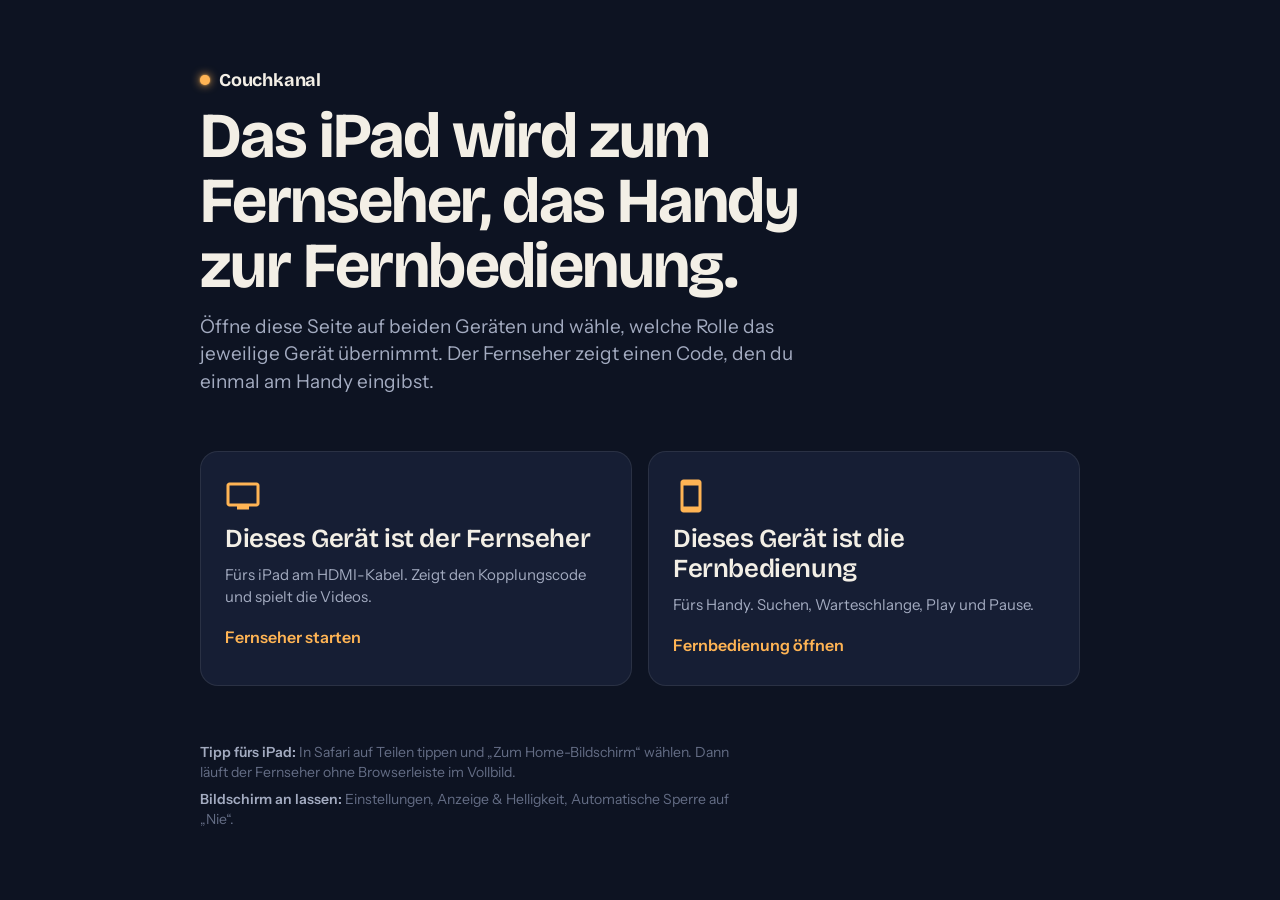
==== index.html @ 84eaaede "Couchkanal: iPad als Fernseher, Handy als Fernbedienung TV-Seite fürs iPad mit Kopplungscode und You" ====
<!doctype html>
<html lang="de">
<head>
<meta charset="utf-8">
<meta name="viewport" content="width=device-width, initial-scale=1, viewport-fit=cover">
<title>Couchkanal</title>
<meta name="apple-mobile-web-app-capable" content="yes">
<meta name="apple-mobile-web-app-status-bar-style" content="black-translucent">
<meta name="theme-color" content="#0d1322">
<link rel="preconnect" href="https://fonts.googleapis.com">
<link rel="preconnect" href="https://fonts.gstatic.com" crossorigin>
<link rel="stylesheet" href="https://fonts.googleapis.com/css2?family=Bricolage+Grotesque:opsz,wght@12..96,300..800&family=Instrument+Sans:wght@400;500;600;700&display=swap">
<link rel="stylesheet" href="common.css">
<style>
  /* Layout: a quiet landing with two large device tiles, left-aligned copy,
     the tiles fill the width and stack on a phone. */
  body { min-height: 100%; display: grid; place-items: center; padding: clamp(24px, 6vw, 64px) max(16px, env(safe-area-inset-left, 0px)) clamp(24px, 6vw, 64px) max(16px, env(safe-area-inset-right, 0px)); }
  main { width: min(100%, 880px); display: grid; gap: clamp(28px, 5vw, 56px); }
  header { display: grid; gap: 14px; }
  h1 { font: 700 clamp(34px, 6vw, 64px)/1.02 var(--font-display); letter-spacing: -0.025em; text-wrap: balance; max-width: 18ch; }
  header p { color: var(--paper-dim); font-size: clamp(16px, 2vw, 19px); max-width: 48ch; }
  .tiles { display: grid; grid-template-columns: repeat(auto-fit, minmax(260px, 1fr)); gap: 16px; }
  .tile {
    display: grid; gap: 10px; align-content: start;
    padding: 26px 24px 28px; border-radius: var(--radius);
    background: var(--night-2); color: inherit; text-decoration: none;
    border: 1px solid var(--line);
    transition: transform 0.35s var(--ease-spring), border-color 0.25s, background 0.25s;
  }
  .tile:hover, .tile:focus-visible { transform: translateY(-3px); border-color: rgba(255,180,84,.45); background: var(--night-3); }
  .tile:active { transform: scale(0.985); }
  .tile .icon { width: 36px; height: 36px; color: var(--glow); }
  .tile h2 { font: 600 clamp(20px, 2.6vw, 26px)/1.15 var(--font-display); letter-spacing: -0.015em; }
  .tile p { color: var(--paper-dim); font-size: 15px; }
  .tile .go { margin-top: 8px; color: var(--glow); font-weight: 600; }
  .how { color: var(--paper-faint); font-size: 14px; display: grid; gap: 6px; max-width: 60ch; }
  .how strong { color: var(--paper-dim); font-weight: 600; }
</style>
</head>
<body>
<svg width="0" height="0" style="position:absolute" aria-hidden="true">
  <symbol id="i-tv" viewBox="0 0 24 24"><path d="M21 3H3c-1.1 0-2 .9-2 2v12c0 1.1.9 2 2 2h5v2h8v-2h5c1.1 0 2-.9 2-2V5c0-1.1-.9-2-2-2zm0 14H3V5h18v12z"/></symbol>
  <symbol id="i-phone" viewBox="0 0 24 24"><path d="M17 1H7c-1.1 0-2 .9-2 2v18c0 1.1.9 2 2 2h10c1.1 0 2-.9 2-2V3c0-1.1-.9-2-2-2zm0 18H7V5h10v14z"/></symbol>
</svg>
<main>
  <header>
    <span class="brand"><span class="brand-dot"></span>Couchkanal</span>
    <h1>Das iPad wird zum Fernseher, das Handy zur Fernbedienung.</h1>
    <p>Öffne diese Seite auf beiden Geräten und wähle, welche Rolle das jeweilige Gerät übernimmt. Der Fernseher zeigt einen Code, den du einmal am Handy eingibst.</p>
  </header>
  <div class="tiles">
    <a class="tile" href="tv.html">
      <svg class="icon"><use href="#i-tv"/></svg>
      <h2>Dieses Gerät ist der Fernseher</h2>
      <p>Fürs iPad am HDMI-Kabel. Zeigt den Kopplungscode und spielt die Videos.</p>
      <span class="go">Fernseher starten</span>
    </a>
    <a class="tile" href="remote.html">
      <svg class="icon"><use href="#i-phone"/></svg>
      <h2>Dieses Gerät ist die Fernbedienung</h2>
      <p>Fürs Handy. Suchen, Warteschlange, Play und Pause.</p>
      <span class="go">Fernbedienung öffnen</span>
    </a>
  </div>
  <div class="how">
    <p><strong>Tipp fürs iPad:</strong> In Safari auf Teilen tippen und „Zum Home-Bildschirm“ wählen. Dann läuft der Fernseher ohne Browserleiste im Vollbild.</p>
    <p><strong>Bildschirm an lassen:</strong> Einstellungen, Anzeige &amp; Helligkeit, Automatische Sperre auf „Nie“.</p>
  </div>
</main>
</body>
</html>
---- common.css ----
/* Couchkanal — shared tokens.
   Palette: a blue-black night room lit by one warm tungsten lamp (the amber),
   with a cool mint reserved for "connected". Single dark theme on purpose:
   this lives on a TV in a dim room and on a phone next to it. */
:root {
  --night: #0d1322;
  --night-2: #161e34;
  --night-3: #202b47;
  --line: rgba(243, 239, 230, 0.09);
  --paper: #f3efe6;
  --paper-dim: #a3abc0;
  --paper-faint: #646d85;
  --glow: #ffb454;
  --glow-deep: #e08a1e;
  --glow-ink: #1d1300;
  --ok: #67d4a8;
  --warn: #ff7a6b;
  --font-display: "Bricolage Grotesque", "Avenir Next", "Helvetica Neue", system-ui, sans-serif;
  --font-ui: "Instrument Sans", "Helvetica Neue", system-ui, -apple-system, sans-serif;
  --radius: 18px;
  --radius-sm: 10px;
  --ease-out: cubic-bezier(0.2, 0.8, 0.2, 1);
  --ease-spring: cubic-bezier(0.2, 0.9, 0.25, 1.3);
  color-scheme: dark;
}

*, *::before, *::after { box-sizing: border-box; }
html, body { height: 100%; }
body {
  margin: 0;
  background: var(--night);
  color: var(--paper);
  font: 16px/1.45 var(--font-ui);
  -webkit-font-smoothing: antialiased;
  -webkit-tap-highlight-color: transparent;
  overscroll-behavior: none;
}
h1, h2, h3, p, ul { margin: 0; }
ul { padding: 0; list-style: none; }
button, input { font: inherit; color: inherit; }
button {
  border: 0;
  background: none;
  padding: 0;
  cursor: pointer;
  touch-action: manipulation;
}
button:focus-visible, input:focus-visible, a:focus-visible {
  outline: 2px solid var(--glow);
  outline-offset: 3px;
  border-radius: 6px;
}
img { display: block; max-width: 100%; }
.icon { width: 1em; height: 1em; fill: currentColor; display: inline-block; vertical-align: -0.15em; }
[hidden] { display: none !important; }
.sr-only {
  position: absolute; width: 1px; height: 1px; overflow: hidden;
  clip: rect(0 0 0 0); white-space: nowrap;
}
.brand {
  display: inline-flex; align-items: center; gap: 0.5em;
  font: 700 1.125rem/1 var(--font-display);
  letter-spacing: -0.01em;
  color: var(--paper);
}
.brand-dot {
  width: 0.55em; height: 0.55em; border-radius: 50%;
  background: var(--glow);
  box-shadow: 0 0 10px var(--glow), 0 0 2px var(--glow);
}
@media (prefers-reduced-motion: reduce) {
  *, *::before, *::after { animation-duration: 0.01ms !important; animation-iteration-count: 1 !important; transition-duration: 0.01ms !important; }
}
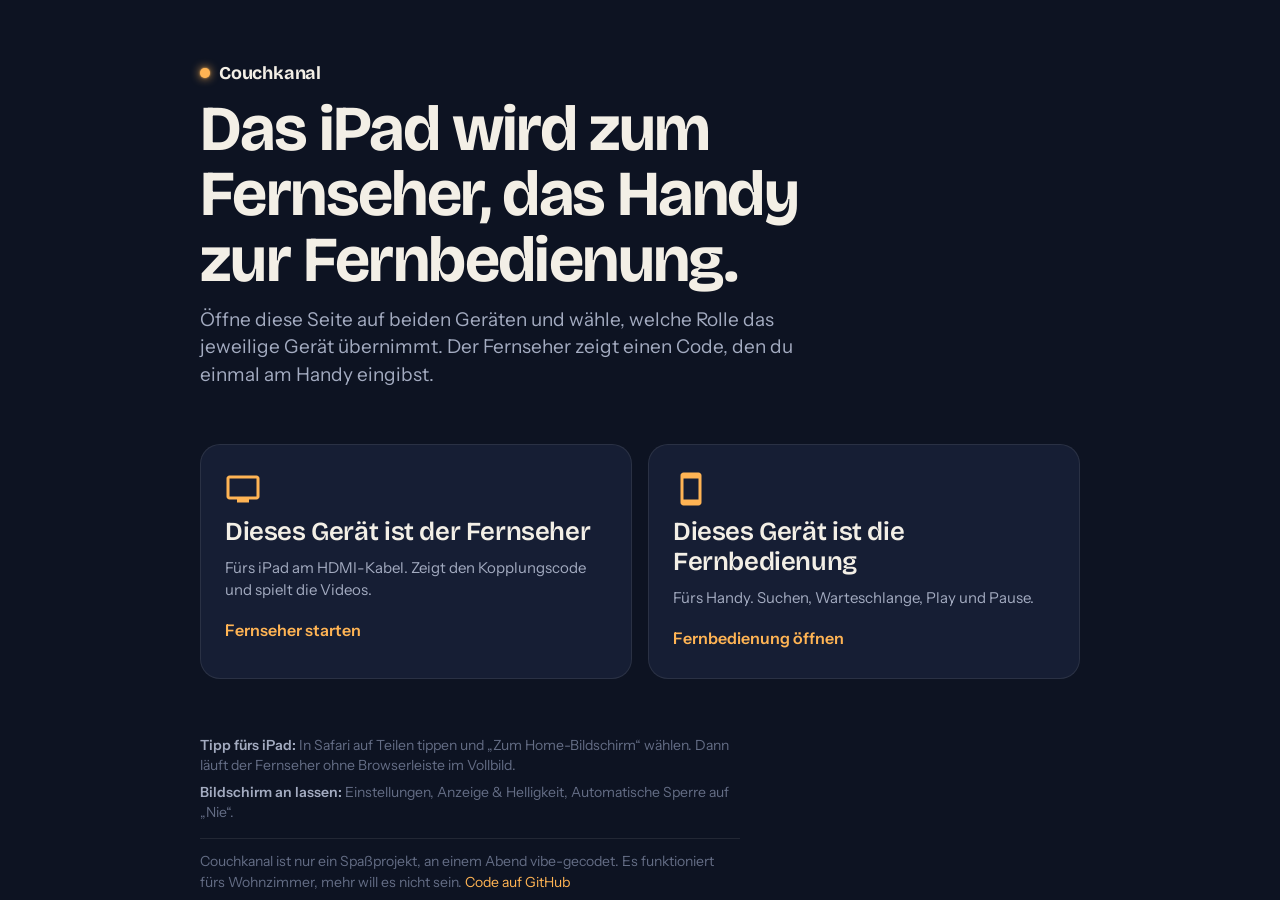
==== commit 203fa5c6: "Hinweis: Spaßprojekt, vibe-gecodet Co-Authored-By: Claude Fable 5.1 <noreply@anthropic.com>" ====
--- a/index.html
+++ b/index.html
@@ -35,6 +35,8 @@
   .tile .go { margin-top: 8px; color: var(--glow); font-weight: 600; }
   .how { color: var(--paper-faint); font-size: 14px; display: grid; gap: 6px; max-width: 60ch; }
   .how strong { color: var(--paper-dim); font-weight: 600; }
+  .how .fun { margin-top: 10px; padding-top: 12px; border-top: 1px solid var(--line); }
+  .how .fun a { color: var(--glow); text-decoration: none; }
 </style>
 </head>
 <body>
@@ -65,6 +67,7 @@
   <div class="how">
     <p><strong>Tipp fürs iPad:</strong> In Safari auf Teilen tippen und „Zum Home-Bildschirm“ wählen. Dann läuft der Fernseher ohne Browserleiste im Vollbild.</p>
     <p><strong>Bildschirm an lassen:</strong> Einstellungen, Anzeige &amp; Helligkeit, Automatische Sperre auf „Nie“.</p>
+    <p class="fun">Couchkanal ist nur ein Spaßprojekt, an einem Abend vibe-gecodet. Es funktioniert fürs Wohnzimmer, mehr will es nicht sein. <a href="https://github.com/Nyuszo/couchkanal">Code auf GitHub</a></p>
   </div>
 </main>
 </body>
--- a/common.css
+++ b/common.css
@@ -1,12 +1,15 @@
 /* Couchkanal — shared tokens.
    Palette: a blue-black night room lit by one warm tungsten lamp (the amber),
-   with a cool mint reserved for "connected". Single dark theme on purpose:
-   this lives on a TV in a dim room and on a phone next to it. */
+   a cool window light opposite, and a mint reserved for "connected".
+   Single dark theme on purpose: this lives on a TV in a dim room and on a
+   phone next to it. Shadows carry the room's own blue-black, never pure black. */
 :root {
   --night: #0d1322;
   --night-2: #161e34;
   --night-3: #202b47;
+  --night-4: #2a3758;
   --line: rgba(243, 239, 230, 0.09);
+  --edge: rgba(255, 255, 255, 0.10);
   --paper: #f3efe6;
   --paper-dim: #a3abc0;
   --paper-faint: #646d85;
@@ -15,12 +18,14 @@
   --glow-ink: #1d1300;
   --ok: #67d4a8;
   --warn: #ff7a6b;
+  --shade: 5, 8, 20;
   --font-display: "Bricolage Grotesque", "Avenir Next", "Helvetica Neue", system-ui, sans-serif;
   --font-ui: "Instrument Sans", "Helvetica Neue", system-ui, -apple-system, sans-serif;
-  --radius: 18px;
-  --radius-sm: 10px;
+  --radius: 20px;
+  --radius-sm: 12px;
   --ease-out: cubic-bezier(0.2, 0.8, 0.2, 1);
   --ease-spring: cubic-bezier(0.2, 0.9, 0.25, 1.3);
+  --grain: url("data:image/svg+xml,%3Csvg xmlns='http://www.w3.org/2000/svg' width='180' height='180'%3E%3Cfilter id='n'%3E%3CfeTurbulence type='fractalNoise' baseFrequency='.85' numOctaves='3' stitchTiles='stitch'/%3E%3CfeColorMatrix values='0 0 0 0 1 0 0 0 0 1 0 0 0 0 1 0 0 0 .55 0'/%3E%3C/filter%3E%3Crect width='100%25' height='100%25' filter='url(%23n)'/%3E%3C/svg%3E");
   color-scheme: dark;
 }
 
@@ -35,7 +40,7 @@
   -webkit-tap-highlight-color: transparent;
   overscroll-behavior: none;
 }
-h1, h2, h3, p, ul { margin: 0; }
+h1, h2, h3, p, ul, ol { margin: 0; }
 ul { padding: 0; list-style: none; }
 button, input { font: inherit; color: inherit; }
 button {
